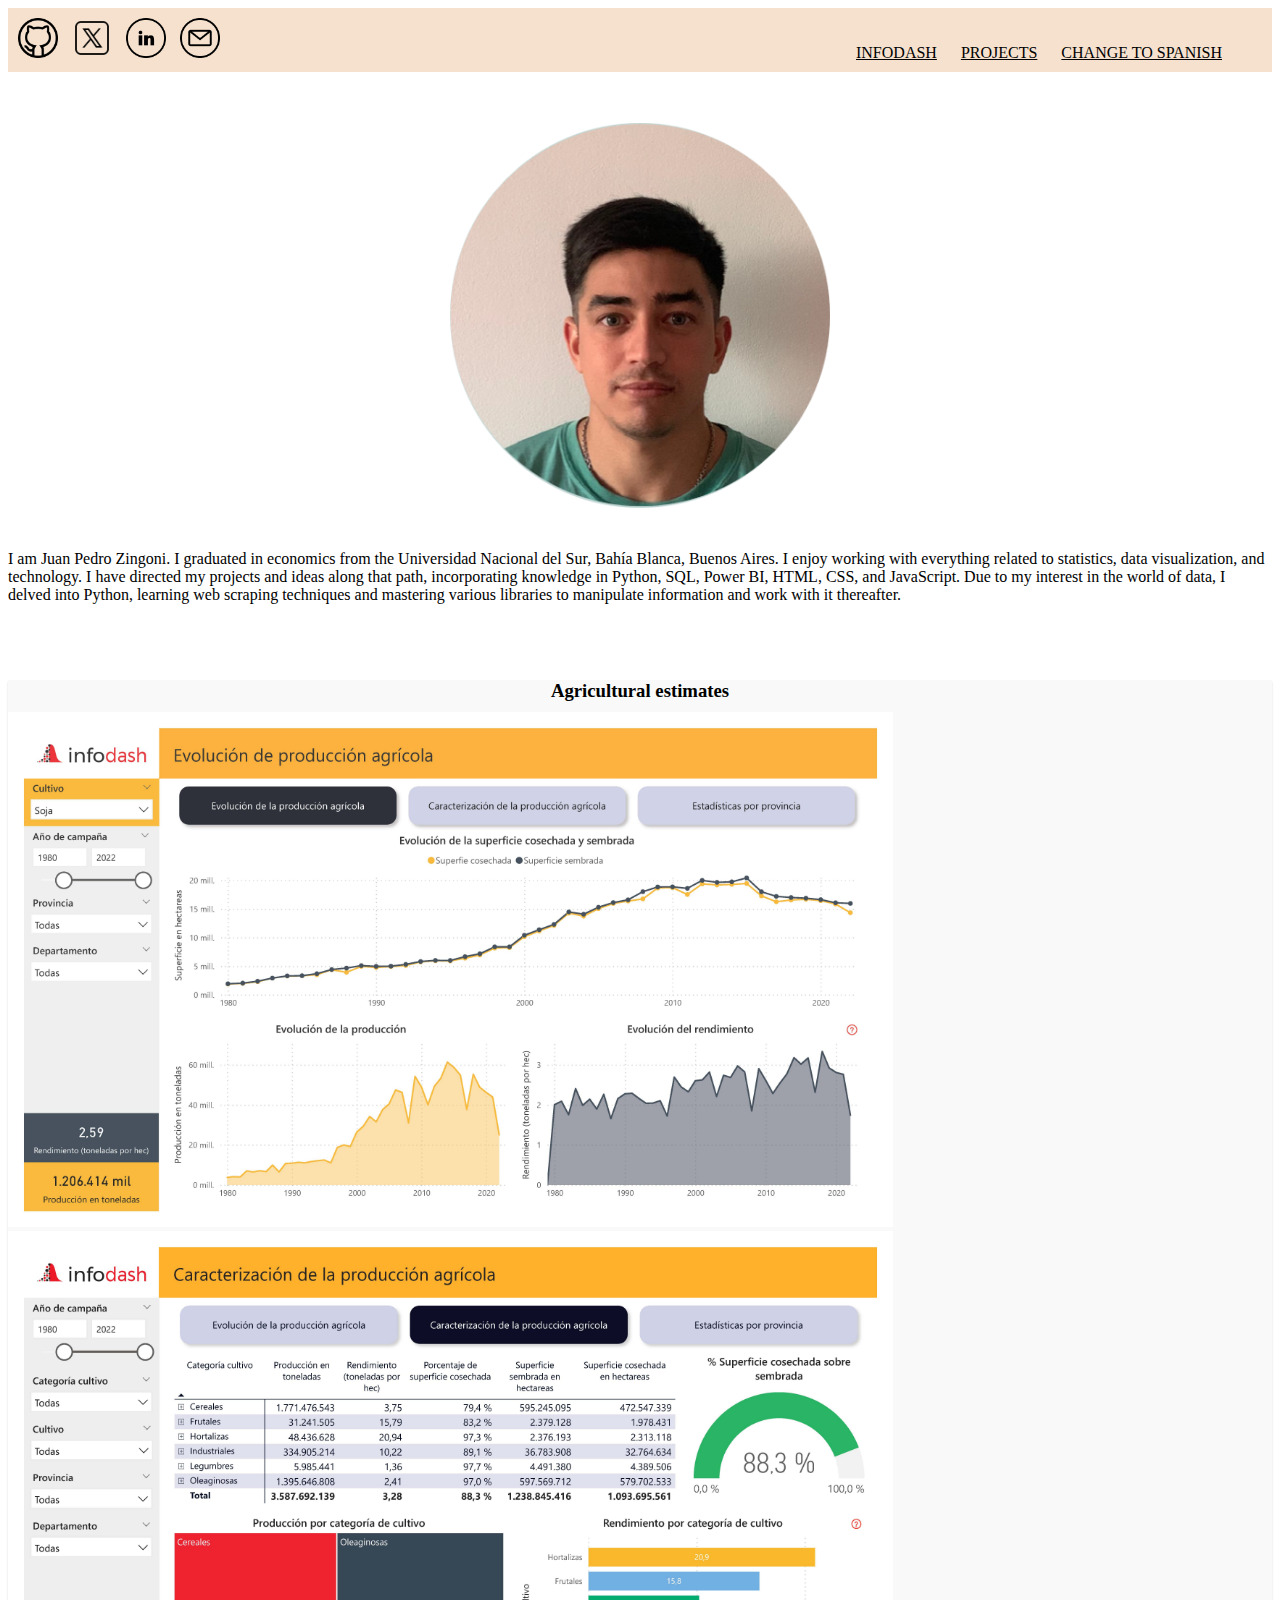
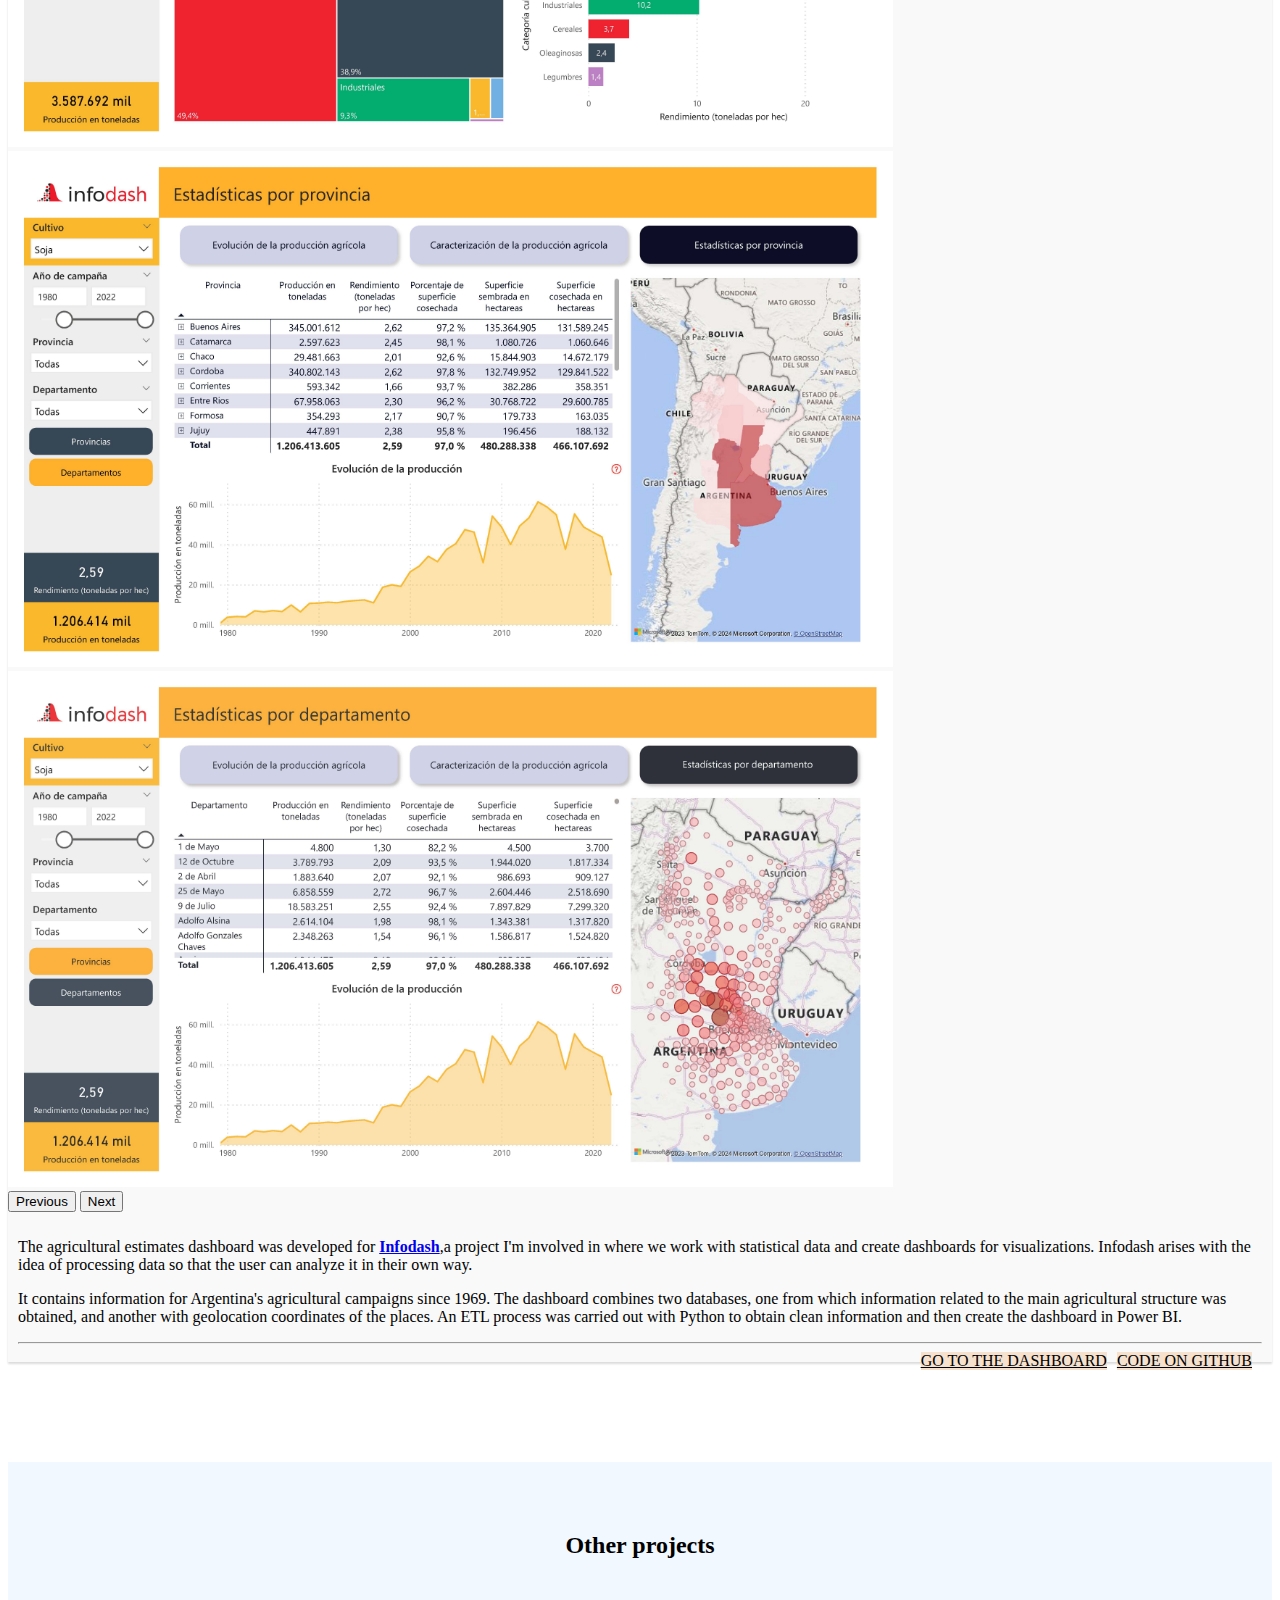
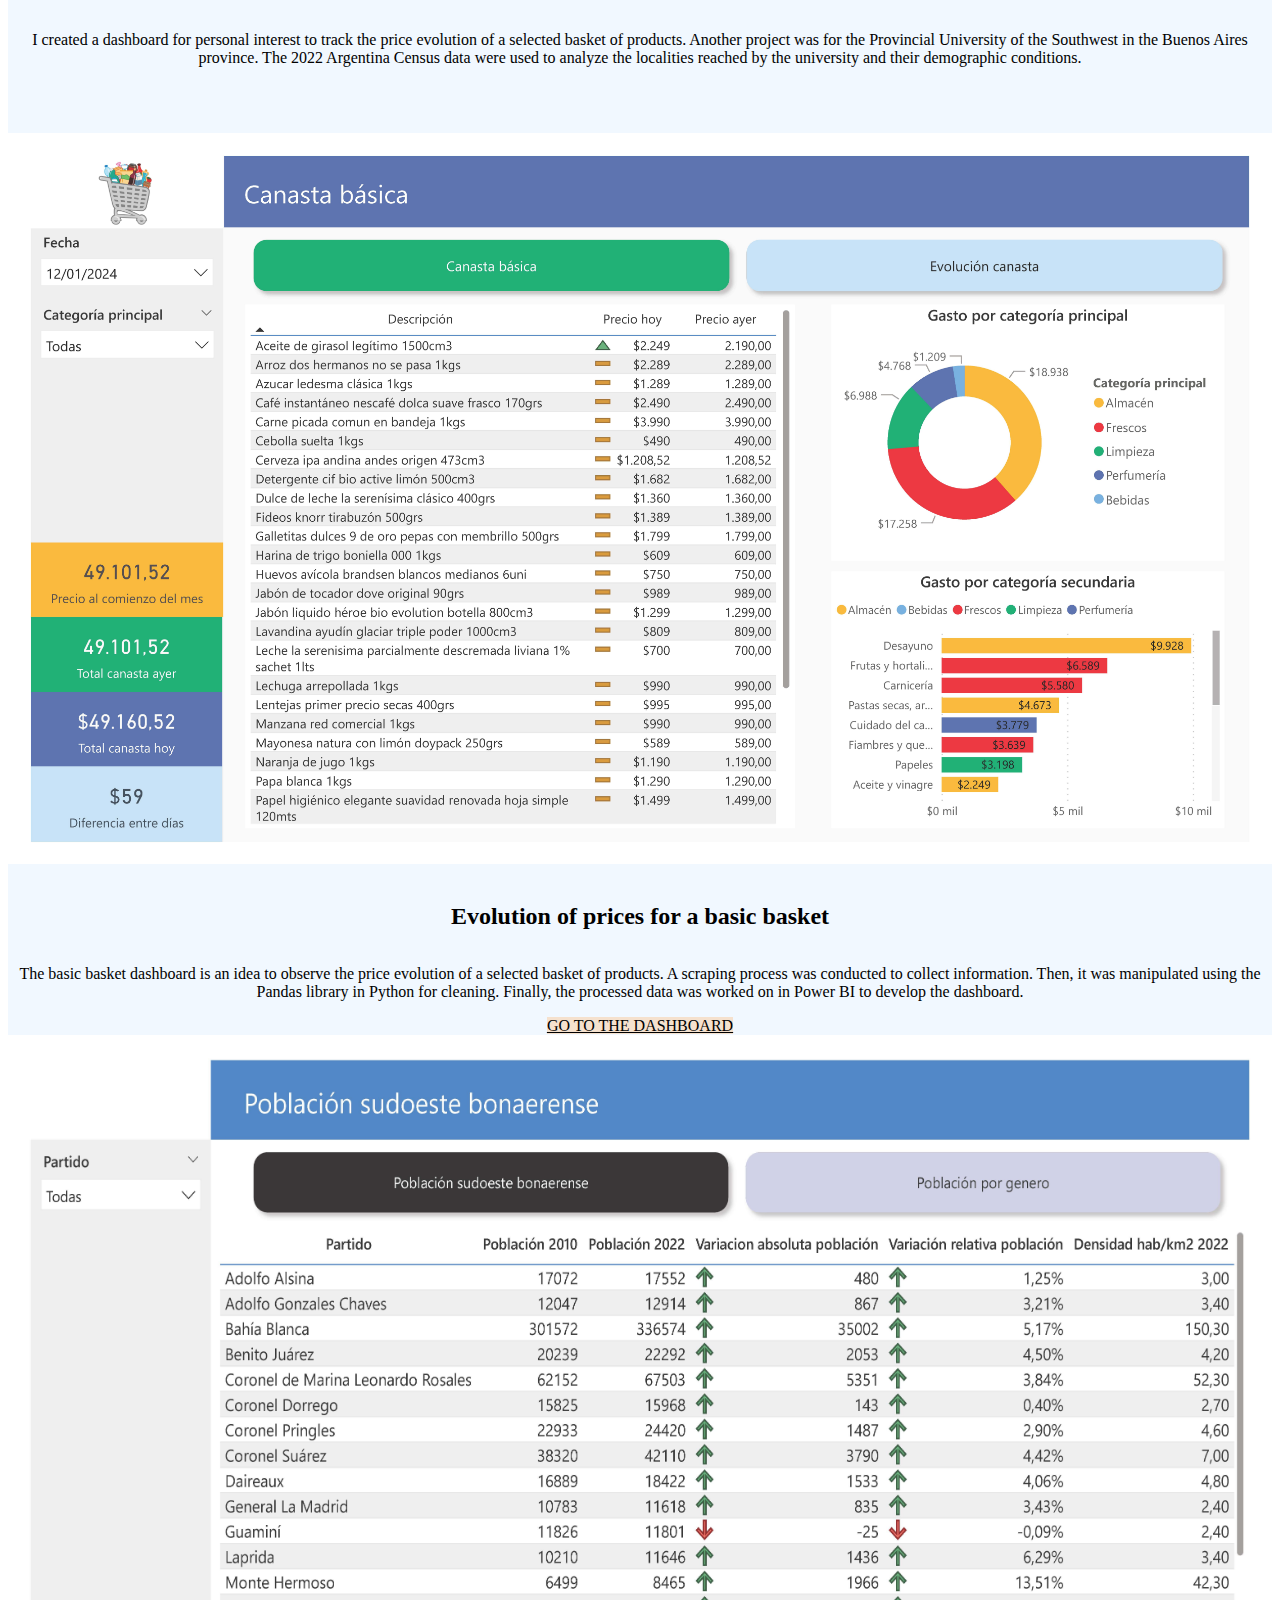
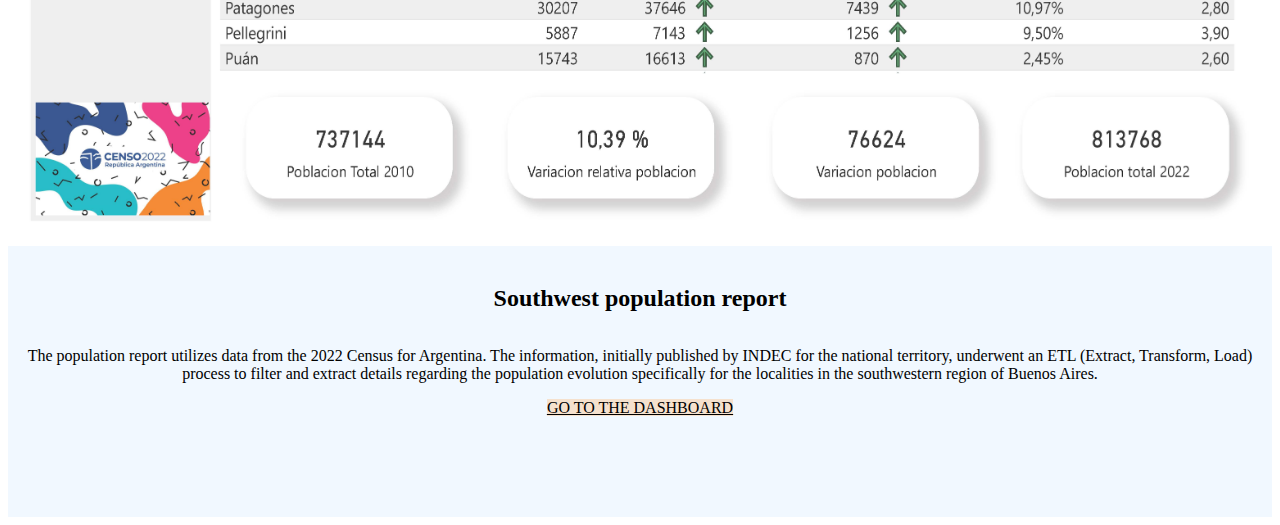
==== index.html @ 74a15a11 "Add files via upload" ====
<!DOCTYPE html>
<html lang="en" id="ingles">
<head>
    <!-- Google tag (gtag.js) -->
    <script async src="https://www.googletagmanager.com/gtag/js?id=G-G495W50SDV"></script>
    <script>
        window.dataLayer = window.dataLayer || [];
        function gtag(){dataLayer.push(arguments);}
        gtag('js', new Date());
        gtag('config', 'G-G495W50SDV');
    </script>
    <meta charset="UTF-8">
    <meta http-equiv="X-UA-Compatible" content="IE=edge">
    <meta name="viewport" content="width=device-width, initial-scale=1.0, shrink-to-fit=no">
    <title>Portfolio personal</title>
    <!-- Se agrega un icono a la pestaña del navegador -->
    <link rel="shortcut icon" href="/images/wizards.png" sizes="32x32">
    <!-- metatags con información personal -->
    
    <meta name="description" content="Pagina personal"></meta>
    <meta name="keywords" content="html, css, portfolio, link tree">
    <meta name="author" content="Juan Pedro Zingoni. juanzingoni@gmail.com">
    <meta name="copyright" content="Página de contacto versión link tree para movil 2023">

    <!-- Metatags facebook -->

    <meta property="og:title" content="Página de contacto 2023">
    <meta property="og:description" content="Página de contacto versión para movil 2023">
    <meta property="og:type" content="Website">
    <meta property="og:image" content="/images/preview.png">
    <meta property="og:url" content="https://jpzingoni.github.io">

    <!-- Metatags Twitter -->
    <meta name= "twitter:card" content="summary_large_image">
    <meta name= "twitter:site" content="@jpzingoni">
    <meta name= "twitter:url" content="https://jpzingoni.github.io">
    <meta name= "twitter:title" content="Página de contacto 2023">
    <meta name= "twitter:description" content="Página de contacto personal para movil 2023">
    <meta name= "twitter:image" content="https://raw.githubusercontent.com/jpzingoni/jpzingoni.github.io/main/images/preview2.png">

    <link href="https://cdn.jsdelivr.net/npm/bootstrap@5.3.0-alpha1/dist/css/bootstrap.min.css" rel="stylesheet" integrity="sha384-GLhlTQ8iRABdZLl6O3oVMWSktQOp6b7In1Zl3/Jr59b6EGGoI1aFkw7cmDA6j6gD" crossorigin="anonymous">
    <link rel="stylesheet" href="https://cdnjs.cloudflare.com/ajax/libs/font-awesome/6.2.1/css/all.min.css" integrity="sha512-MV7K8+y+gLIBoVD59lQIYicR65iaqukzvf/nwasF0nqhPay5w/9lJmVM2hMDcnK1OnMGCdVK+iQrJ7lzPJQd1w==" crossorigin="anonymous" referrerpolicy="no-referrer" />

    <link rel="stylesheet" href="/css/style.css">
</head>
<body>

    <header>
        <nav>
            <a href="https://github.com/jpzingoni" target="_blank"><img src="images/github-icon.png" alt="github icon" class="logo"></a>
            <a href="https://twitter.com/JPZingoni" target="_blank"><img src="images/tw-icon.png" alt="twitter icon" class="logo"></a>
            <a href="https://www.linkedin.com/in/juan-pedro-zingoni/" target="_blank"><img src="images/ln-icon.png" alt="linkein icon" class="logo"></a>
            <a href="mailto:juanzingoni@gmail.com"> <img src="/images/email-icon.png" alt="email icon" class="logo"/> </a>
            <ul>
                <li><a href="https://infodash.org/" target="_blank">Infodash</a></li>
                <li><a href="#tableros">Projects</a></li>
                <li><a id="changelang">Change to spanish</a></li>
            </ul>
        </nav>
    </header>
    <section class="descripcion espacios">
        <div class="container">
            <div>
                <div class="col-md-12 col-sm-6 centrado" id="profile-pic-container">
                    <img src="images/profilepic.png" class= "img-fluid" id="profile-pic"alt="profile-image">
                </div>
            </div>
            <div class="row">
                <div class="col-md-2"></div>
                    <div class="col-md-8">
                        <p>I am Juan Pedro Zingoni. I graduated in economics from the Universidad Nacional del Sur, Bahía Blanca, Buenos Aires. I enjoy working with everything related to statistics, data visualization, and technology. I have directed my projects and ideas along that path, incorporating knowledge in Python, SQL, Power BI, HTML, CSS, and JavaScript. Due to my interest in the world of data, I delved into Python, learning web scraping techniques and mastering various libraries to manipulate information and work with it thereafter.
                    </div>
            </div>
            <div class="row espacios">
                <div class="col">
                    <div class="card">
                        <h3 id="titulo-tablero">Agricultural estimates</h3>
                        <div id="carouselExample" class="carousel slide">
                            <div class="carousel-inner">
                                <div class="carousel-item active text-center">
                                    <img src="/images/estimacionesAgricolas_01.jpg" class="pico img-fluid mx-auto" alt="dashboard preview agriculture 01">
                                </div>
                                <div class="carousel-item text-center">
                                    <img src="/images/estimacionesAgricolas_02.jpg" class=" img-fluid mx-auto pico" alt="dashboard preview agriculture 02">
                                </div>
                                <div class="carousel-item text-center">
                                    <img src="/images/estimacionesAgricolas_03.jpg" class=" img-fluid mx-auto pico" alt="dashboard preview agriculture 03">
                                </div>
                                <div class="carousel-item text-center">
                                    <img src="/images/estimacionesAgricolas_04.jpg" class=" img-fluid mx-auto pico" alt="dashboard preview agriculture 03">
                                </div>
                            </div>
                            <button class="carousel-control-prev control-carrusel" type="button" data-bs-target="#carouselExample" data-bs-slide="prev">
                                <span class="carousel-control-prev-icon" aria-hidden="true"></span>
                                <span class="visually-hidden">Previous</span>
                            </button>
                            <button class="carousel-control-next control-carrusel" type="button" data-bs-target="#carouselExample" data-bs-slide="next">
                                <span class="carousel-control-next-icon" aria-hidden="true"></span>
                                <span class="visually-hidden">Next</span>
                            </button>
                        </div>
                        <div class="content">
                            <p>The agricultural estimates dashboard was developed for <a href="https://infodash.org/" target="_blank"><b>Infodash</b></a>,a project I'm involved in where we work with statistical data and create dashboards for visualizations. Infodash arises with the idea of processing data so that the user can analyze it in their own way.
                            </p>
                            <p>It contains information for Argentina's agricultural campaigns since 1969. The dashboard combines two databases, one from which information related to the main agricultural structure was obtained, and another with geolocation coordinates of the places. An ETL process was carried out with Python to obtain clean information and then create the dashboard in Power BI.</p>
                            <hr>
                            <a href="https://github.com/jpzingoni/ETL-para-datos-de-agricultura" class="btn btn-primary" target="_blank">CODE ON GITHUB</a>
                            <a href="https://app.powerbi.com/view?r=eyJrIjoiYjM2OWFhYTktZmNjYS00YzhhLTg3ZDEtOGU4ZTc5Njc4MGZmIiwidCI6IjMyZjlmODNkLTA2ODMtNDVkMC1hZDE3LTdjMGI5MTNhZmNiOCJ9" target="_blank" class="btn btn-primary">GO TO THE DASHBOARD</a>
                        </div>
                    </div>
                </div>
            </div>
        </div>
    </section>

    <section id="trabajos-realizados" >
        <div class="container espacios" id="tableros">
            <div class="row">
                <div class="col-md-2"></div>
                <div class="col-md-8 centrado">
                    <h2>Other projects</h2>
                    <br>
                    <br>
                    <p>I created a dashboard for personal interest to track the price evolution of a selected basket of products. Another project was for the Provincial University of the Southwest in the Buenos Aires province. The 2022 Argentina Census data were used to analyze the localities reached by the university and their demographic conditions.</p>
                </div>
            </div>
            <div class="row espacios frases centrado align-items-center align-items-md-start">
                <div class="col-md-6 mb-4">
                    <img src="/images/canasta_basica.jpg" class="upso">
                    <h2>Evolution of prices for a basic basket</h2>
                    <p>The basic basket dashboard is an idea to observe the price evolution of a selected basket of products. A scraping process was conducted to collect information. Then, it was manipulated using the Pandas library in Python for cleaning. Finally, the processed data was worked on in Power BI to develop the dashboard.</p>
                    <a href="https://app.powerbi.com/view?r=eyJrIjoiZjkyMjk2ZGYtYWIwOS00ZmZmLTkyNmQtZGRhNWE1NGI5NDMwIiwidCI6IjMyZjlmODNkLTA2ODMtNDVkMC1hZDE3LTdjMGI5MTNhZmNiOCJ9" target="_blank" class="btn btn-primary">GO TO THE DASHBOARD</a>
                </div>
                <div class="col-md-6 mb-4">
                    <img src="/images/informe_censo.jpg" class="upso">
                    <h2>Southwest population report</h2>
                    <p>The population report utilizes data from the 2022 Census for Argentina. The information, initially published by INDEC for the national territory, underwent an ETL (Extract, Transform, Load) process to filter and extract details regarding the population evolution specifically for the localities in the southwestern region of Buenos Aires.</p>
                    <a href="https://app.powerbi.com/view?r=eyJrIjoiYmRkZGFjNDYtNmE4Ny00MzU0LWFjZDYtMjJhYzJkZGMxMjA0IiwidCI6IjMyZjlmODNkLTA2ODMtNDVkMC1hZDE3LTdjMGI5MTNhZmNiOCJ9" target="_blank" class="btn btn-primary">GO TO THE DASHBOARD</a>  
                </div>
            </div>
        </div>
    </section>
    

    <!-- <section>
        <div class="container" id="espacio-final">
        </div>
    </section> -->

    <script src="https://cdn.jsdelivr.net/npm/bootstrap@5.3.0-alpha1/dist/js/bootstrap.bundle.min.js" integrity="sha384-w76AqPfDkMBDXo30jS1Sgez6pr3x5MlQ1ZAGC+nuZB+EYdgRZgiwxhTBTkF7CXvN" crossorigin="anonymous"></script>
    <script src="src/sript.js"></script>
</body>
</html>
---- css/style.css ----
header{
    height: 64px;
    background-color: #f5e1ce;
    /* overflow: hidden; */
}

#logo-container{
    display: flex;
    width: 50%;
}
.logo{
    padding: 0px;
    width: 40px;
    margin-top: 10px;
    margin-left: 10px;
}

nav ul{
    float: right;
    margin-right: 20px;
    padding: 20px;
}

nav ul li{
    display: inline-block;
}

nav ul li a{
    padding: 10px;
    color: black;
    text-transform: uppercase !important;
    text-decoration: underline !important;
    cursor: pointer;
    
}

/* .splash{
    background: url(../images/moon-background.jpg) center center fixed;
    width: 100%;
    height: 100vh;
    background-size: cover;
    background-repeat: no-repeat;
}

.splash h1{
    background-color: black;
    color: aliceblue;
    display: inline-block;
    padding: 10px;
    font-size: 30px;
} */

.texto{
    margin-top: 40vh;
}

.centrado{
    text-align: center;
}

.espacios{
    padding-top: 50px;
    padding-bottom: 50px;
}

.splash .btn{
    background-color: #8BC34A;
    color: aliceblue;
}

#profile-pic-container{
    margin-bottom: 3%;
}

#profile-pic{
    width: 30%;
}

.card{
    background-color: #F9F9F9;
}

.content{
    padding: 10px;
}

#titulo-tablero{
    text-align: center;
    margin-top: 10px;
    margin-bottom: 10px;
}
.pic{
    display: flex;
    justify-content: center;
}

.pico{
    width: 70%;
    height: 45%;
}

.card{
    box-shadow: 0 2px 2px 0 rgba(0, 0, 0, 0.14)!important;
}

.card .btn{
    float: right;
    margin-right: 10px;
}

#trabajos-realizados{
    background-color: #f1f8ff;
}

#letritas i{
    color:#7C4DFF;
}

.btn-primary{
    color: black;
    background-color: #f5e1ce;
    border-color: #f5e1ce;
}

/* .pintadito{
    background-color: #999;
    padding: 2px;
    font-size: 30px;
    color: white;
} */

.frases i{
    font-size: 100px;
}

.frases h2{
    padding: 15px;
}

.d-block{
    height: 250px;
}

#espacio-final{
    padding-top: 20px;
    padding-bottom: 20px;
}

.carousel-control-prev-icon, .carousel-control-next-icon {
    filter: invert(100%);
}

.upso{
    width: 100%;
    height: 60%;
}
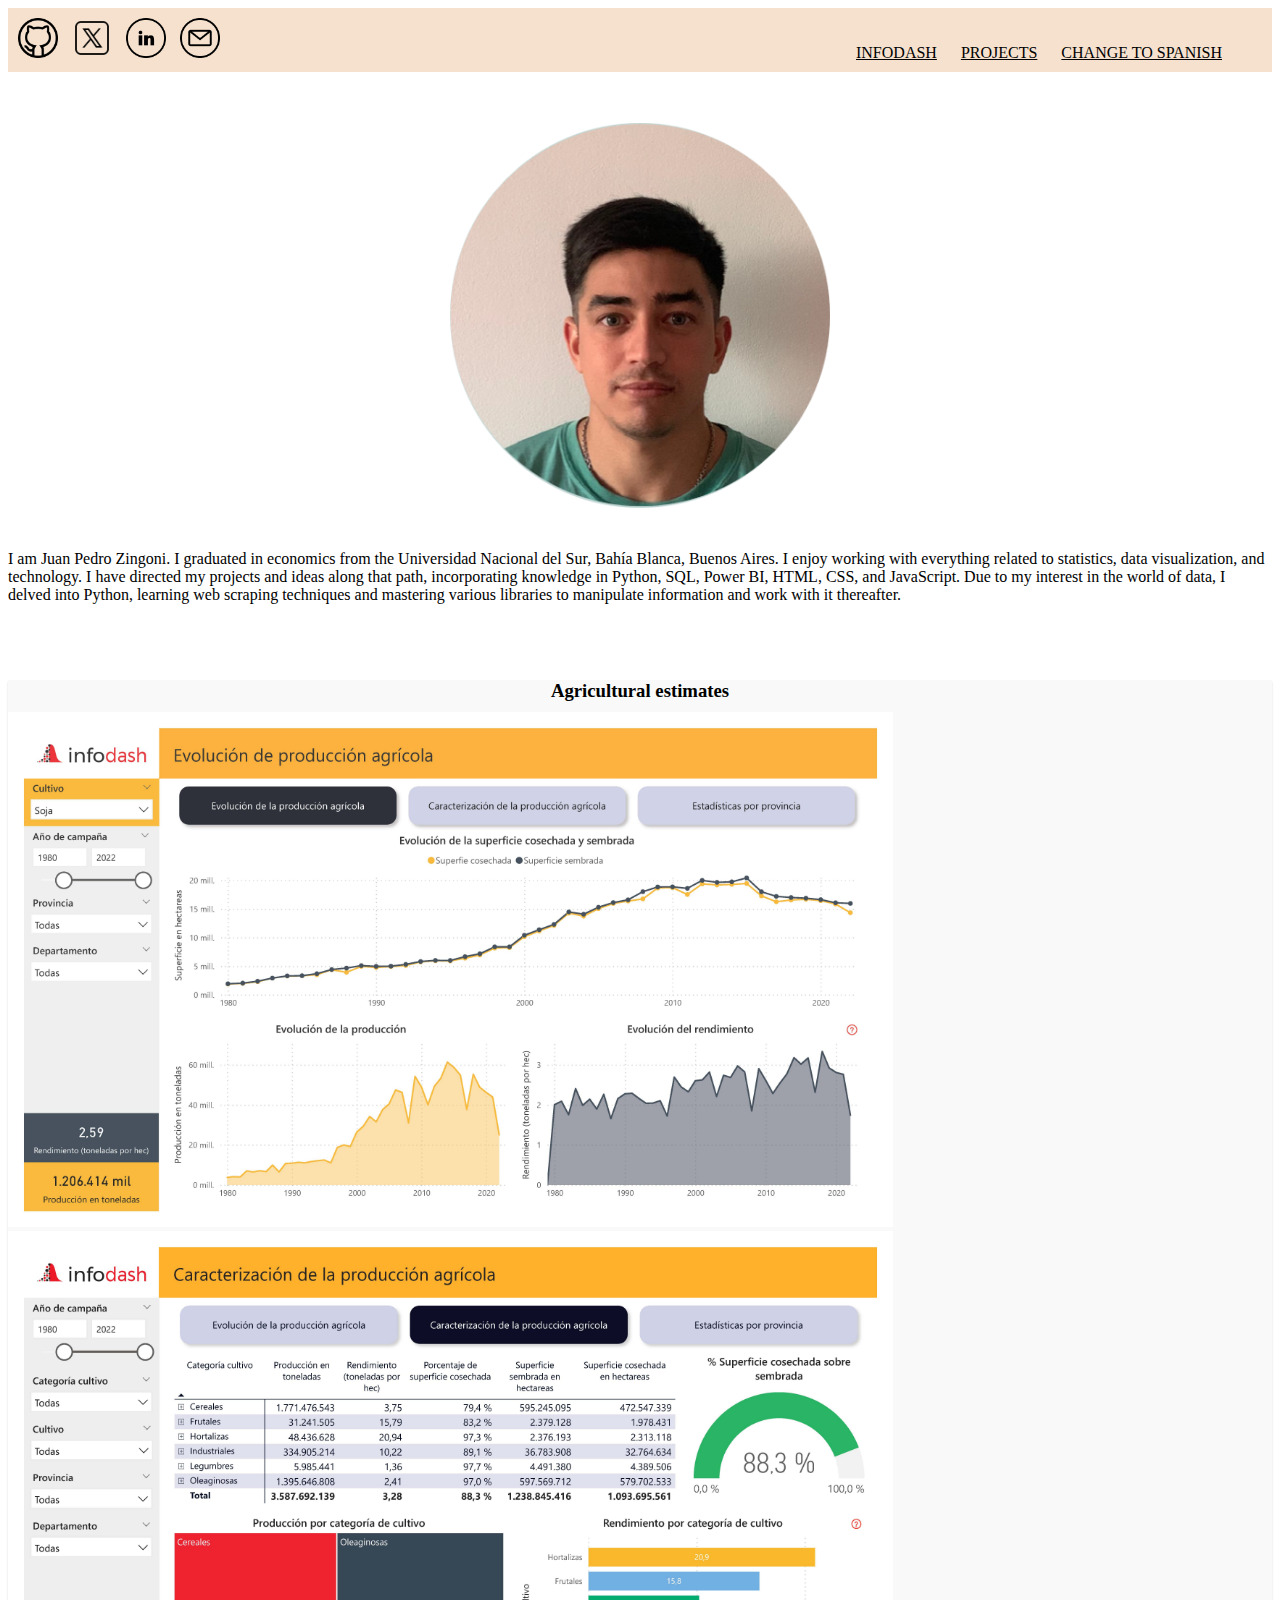
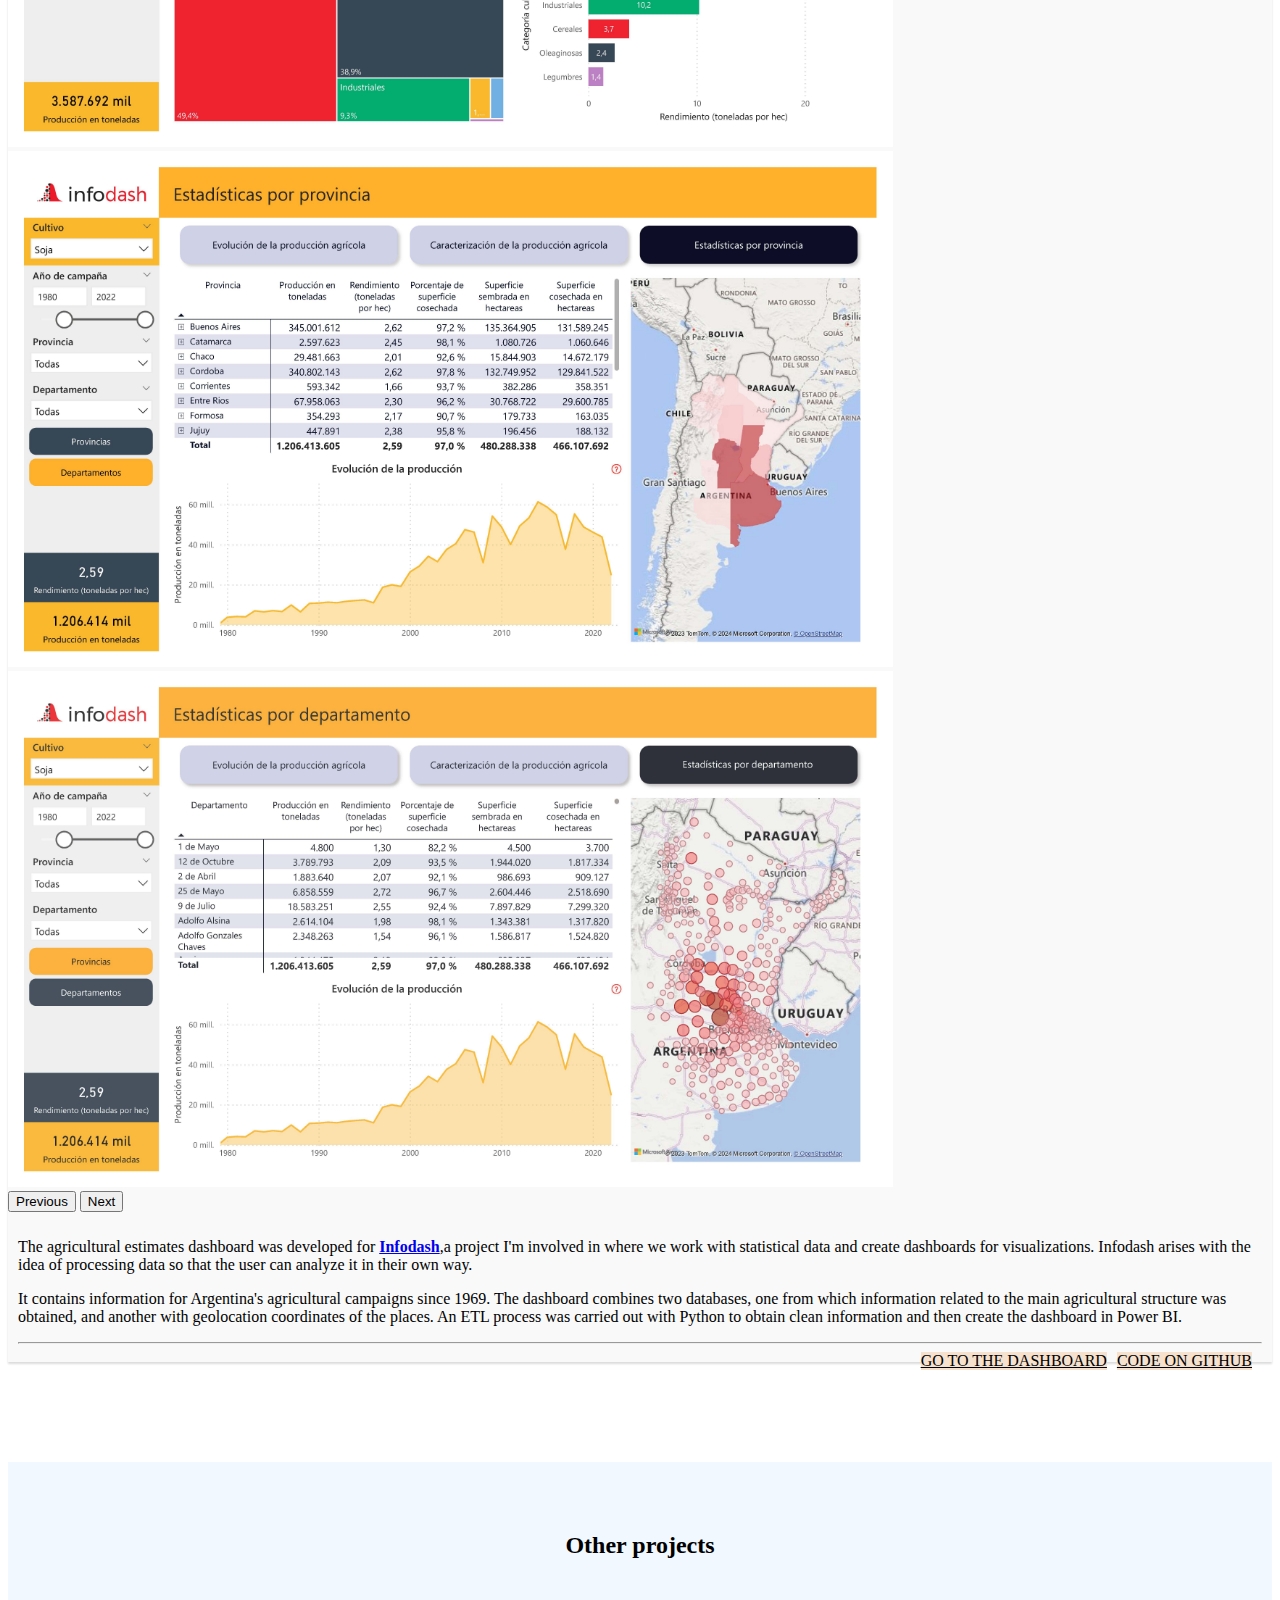
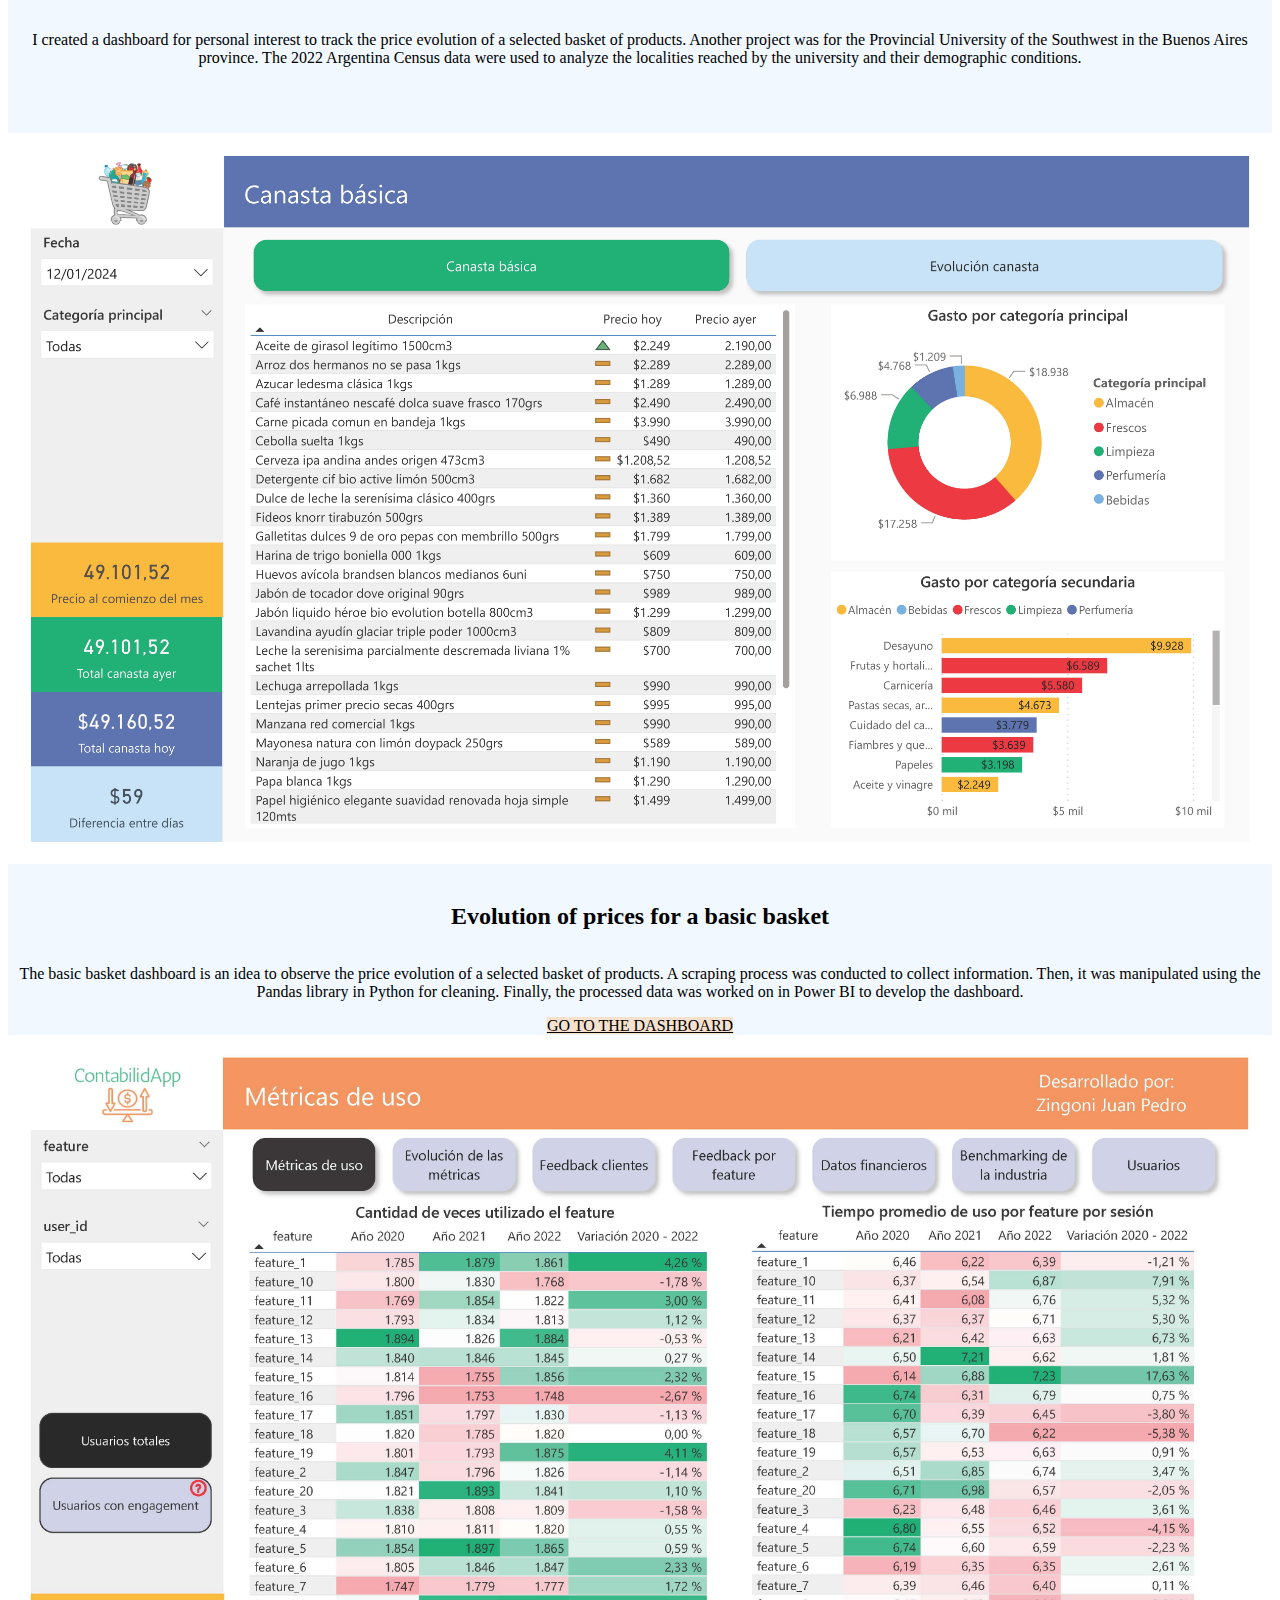
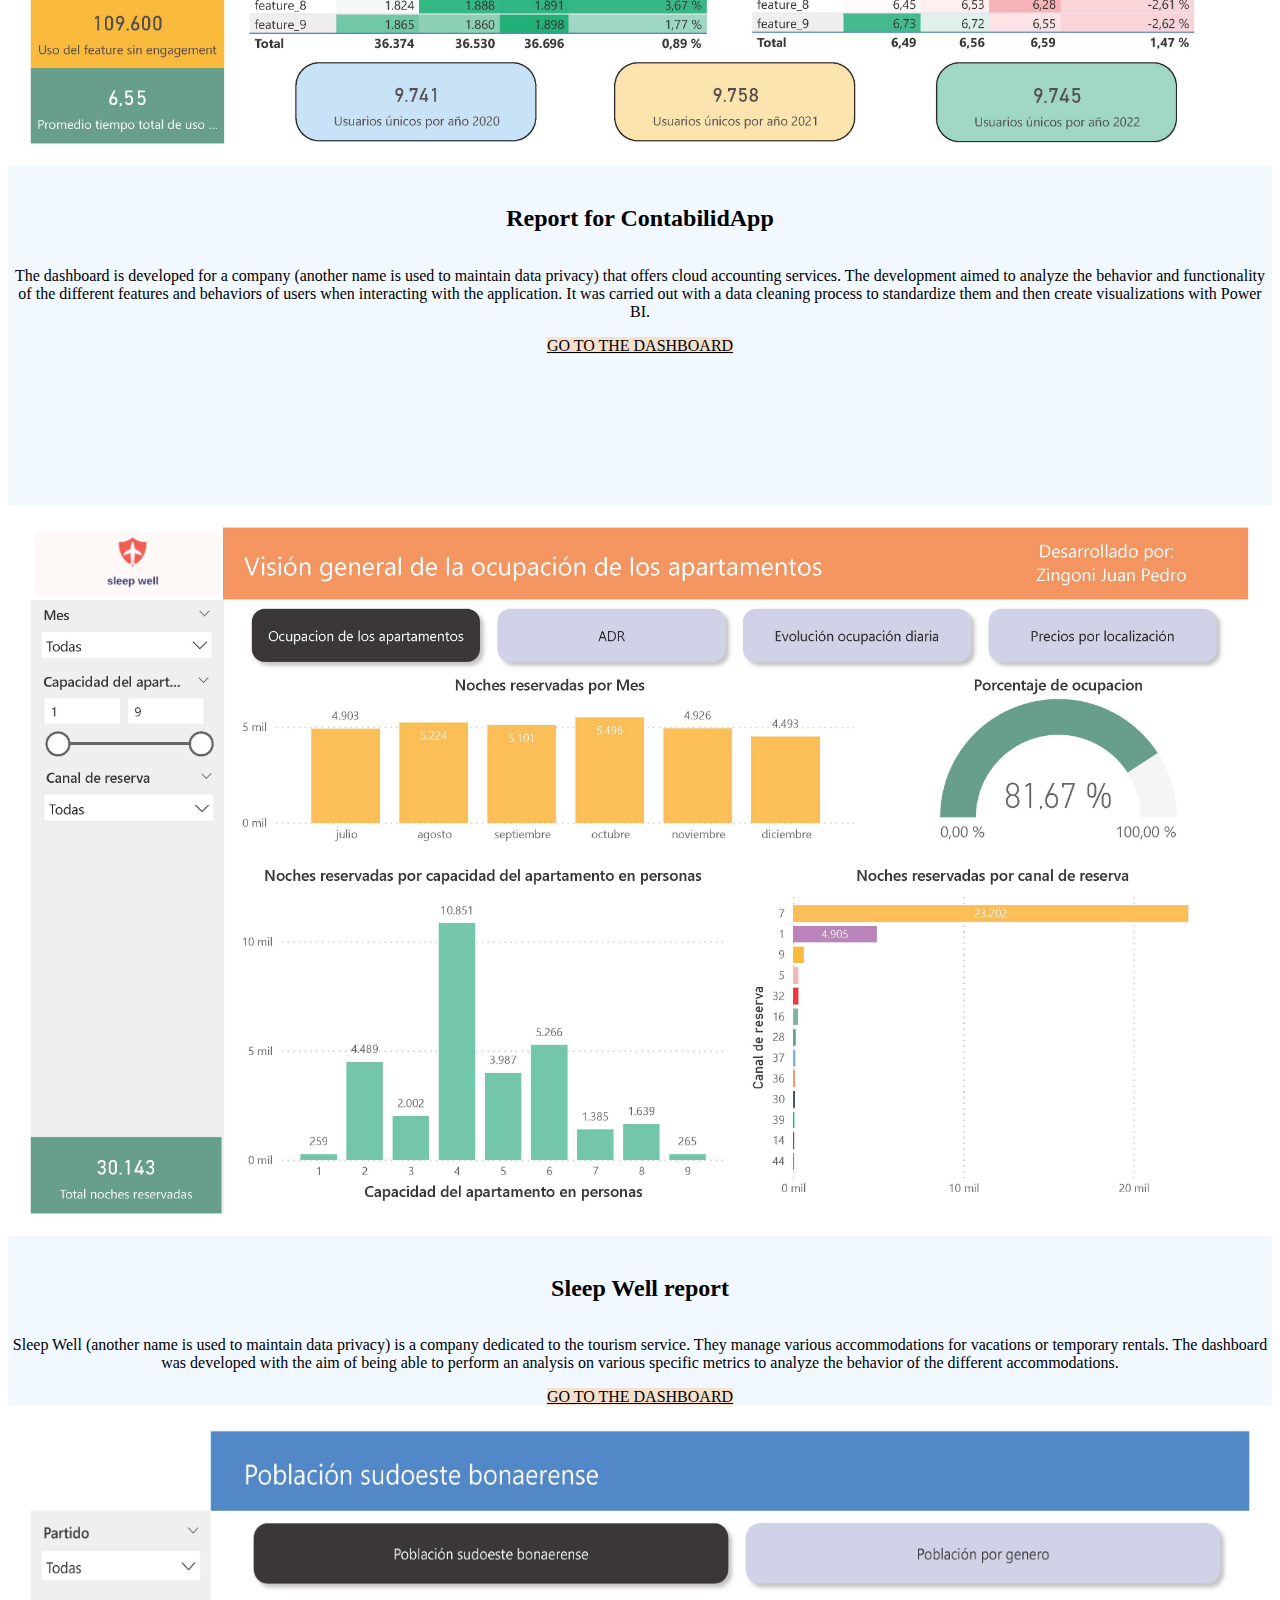
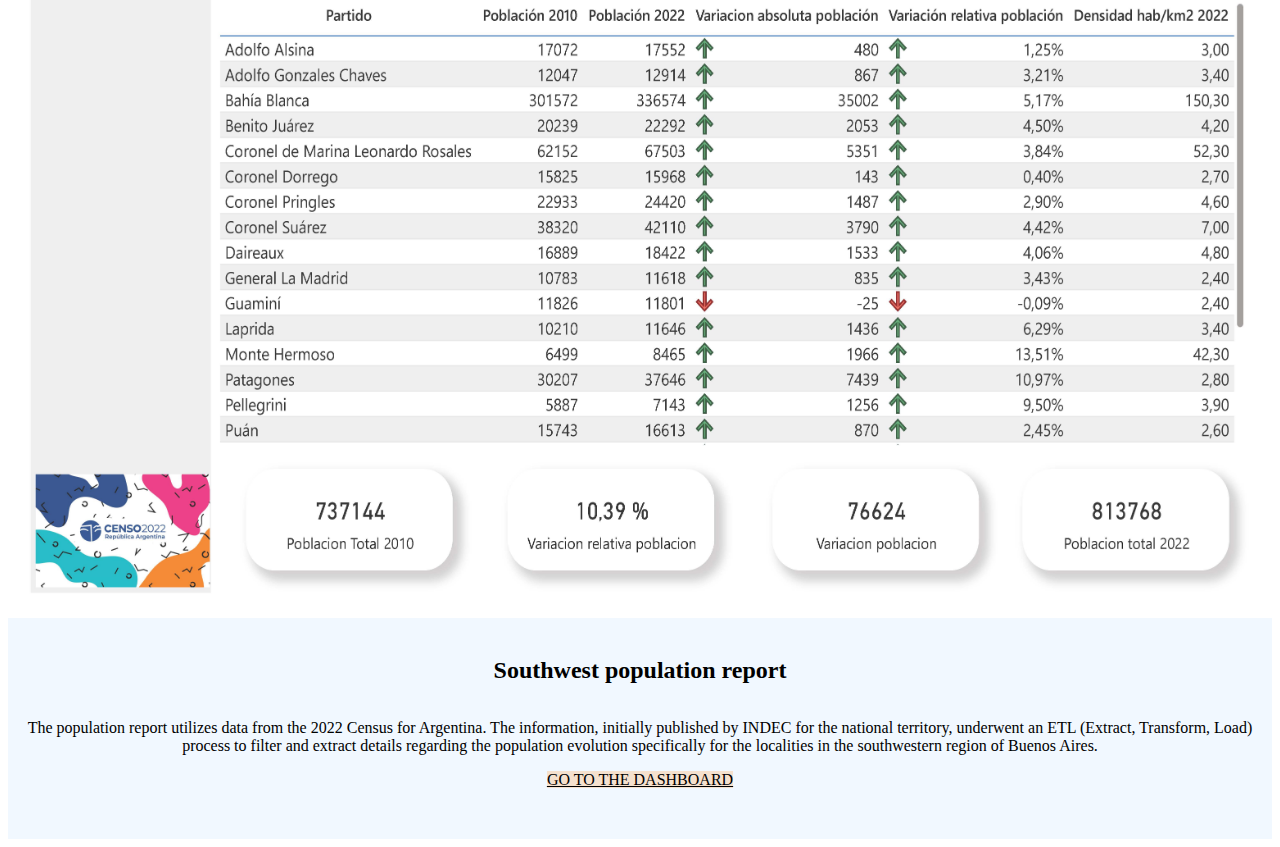
==== commit e5b5a5bd: "Se midifican tableros" ====
--- a/index.html
+++ b/index.html
@@ -132,6 +132,22 @@
                     <a href="https://app.powerbi.com/view?r=eyJrIjoiZjkyMjk2ZGYtYWIwOS00ZmZmLTkyNmQtZGRhNWE1NGI5NDMwIiwidCI6IjMyZjlmODNkLTA2ODMtNDVkMC1hZDE3LTdjMGI5MTNhZmNiOCJ9" target="_blank" class="btn btn-primary">GO TO THE DASHBOARD</a>
                 </div>
                 <div class="col-md-6 mb-4">
+                    <img src="/images/contabilidad_app.jpg" class="upso">
+                    <h2>Report for ContabilidApp</h2>
+                    <p>The dashboard is developed for a company (another name is used to maintain data privacy) that offers cloud accounting services. The development aimed to analyze the behavior and functionality of the different features and behaviors of users when interacting with the application. It was carried out with a data cleaning process to standardize them and then create visualizations with Power BI.</p>
+                    <a href="https://app.powerbi.com/view?r=eyJrIjoiYTVjNGJkY2YtODNkOC00YTYzLTlkNzQtYzkzMWViYTMzZDdiIiwidCI6IjMyZjlmODNkLTA2ODMtNDVkMC1hZDE3LTdjMGI5MTNhZmNiOCJ9" target="_blank" class="btn btn-primary">GO TO THE DASHBOARD</a>  
+                </div>
+            </div>
+        </div>
+        <div class="container" id="tableros">
+            <div class="row espacios frases centrado align-items-center align-items-md-start">
+                <div class="col-md-6 mb-4">
+                    <img src="/images/informe_sleep_well.jpg" class="upso">
+                    <h2>Sleep Well report</h2>
+                    <p>Sleep Well (another name is used to maintain data privacy) is a company dedicated to the tourism service. They manage various accommodations for vacations or temporary rentals. The dashboard was developed with the aim of being able to perform an analysis on various specific metrics to analyze the behavior of the different accommodations.</p>
+                    <a href="https://app.powerbi.com/view?r=eyJrIjoiZGMwNzQ4MTctYzhlOC00ZGQ4LWFmNDAtM2RiMjNlYTY0ZGZmIiwidCI6IjMyZjlmODNkLTA2ODMtNDVkMC1hZDE3LTdjMGI5MTNhZmNiOCJ9" target="_blank" class="btn btn-primary">GO TO THE DASHBOARD</a>
+                </div>
+                <div class="col-md-6 mb-4">
                     <img src="/images/informe_censo.jpg" class="upso">
                     <h2>Southwest population report</h2>
                     <p>The population report utilizes data from the 2022 Census for Argentina. The information, initially published by INDEC for the national territory, underwent an ETL (Extract, Transform, Load) process to filter and extract details regarding the population evolution specifically for the localities in the southwestern region of Buenos Aires.</p>
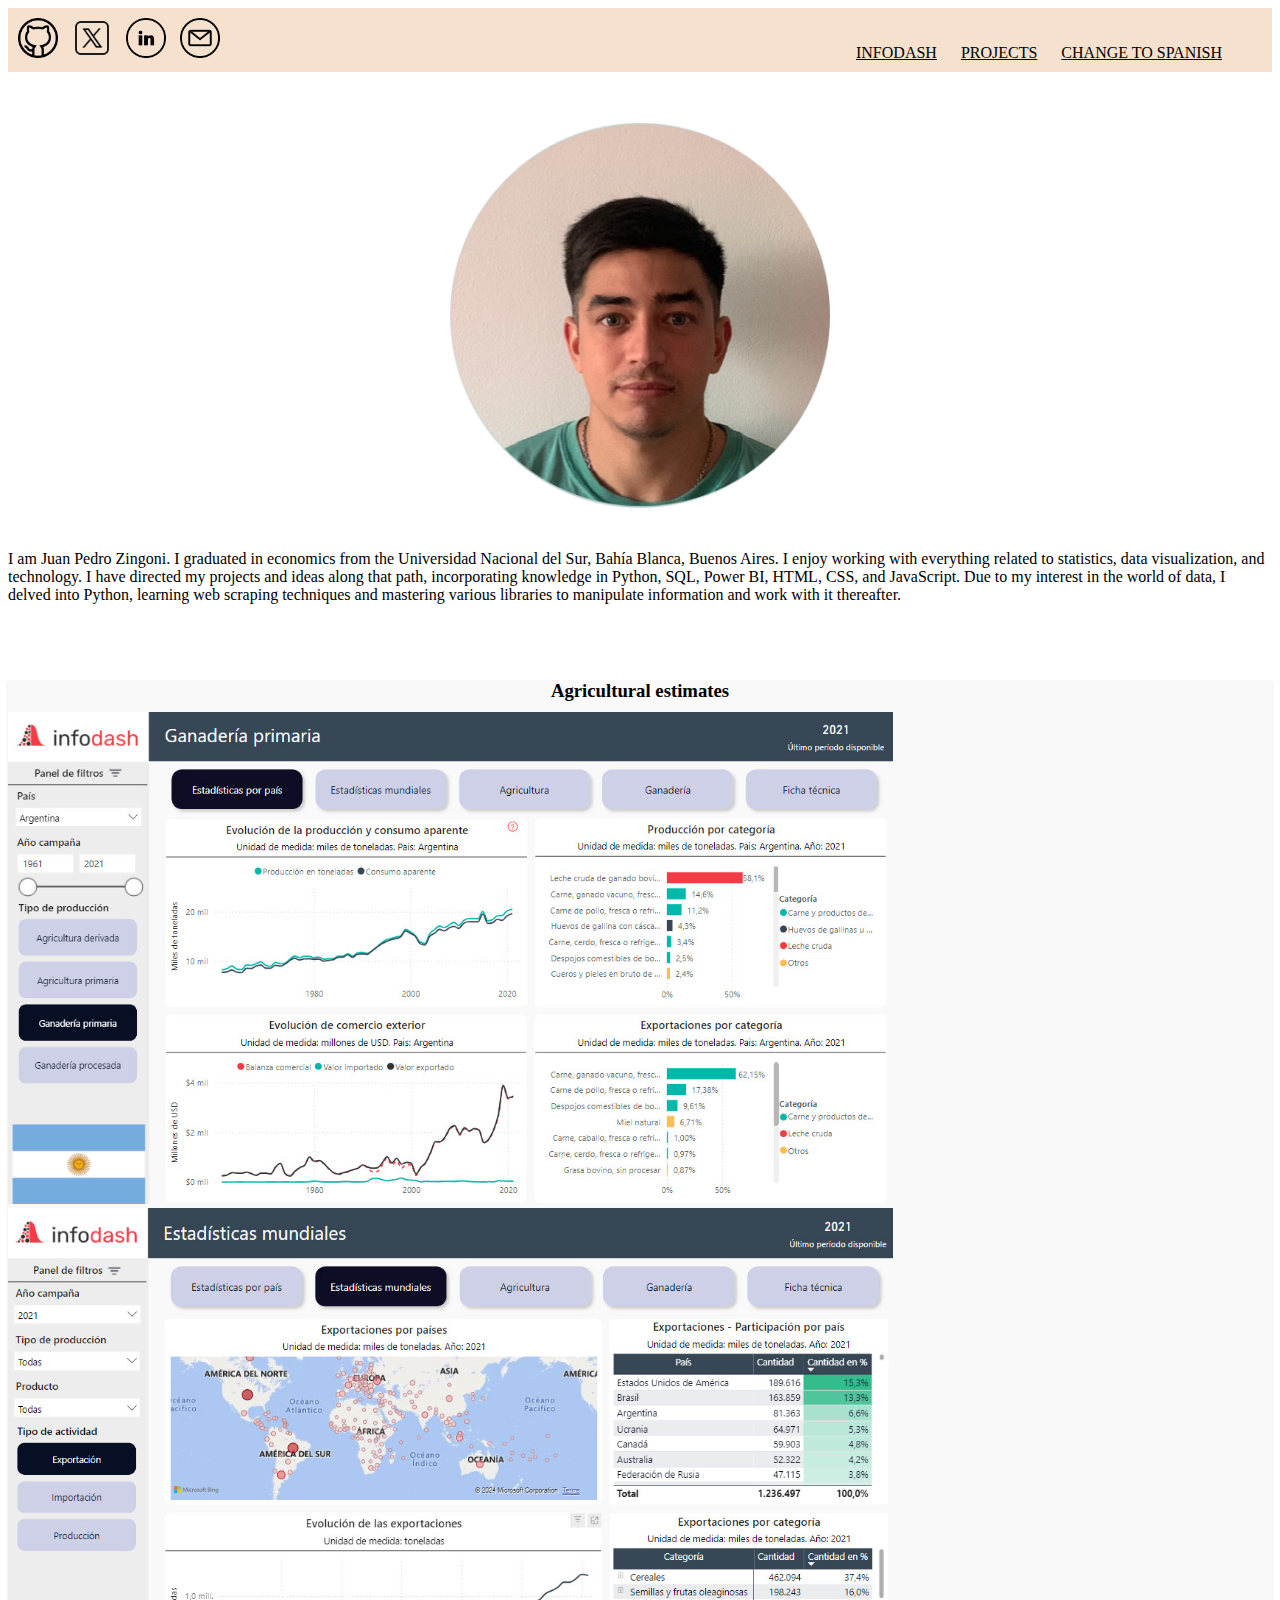
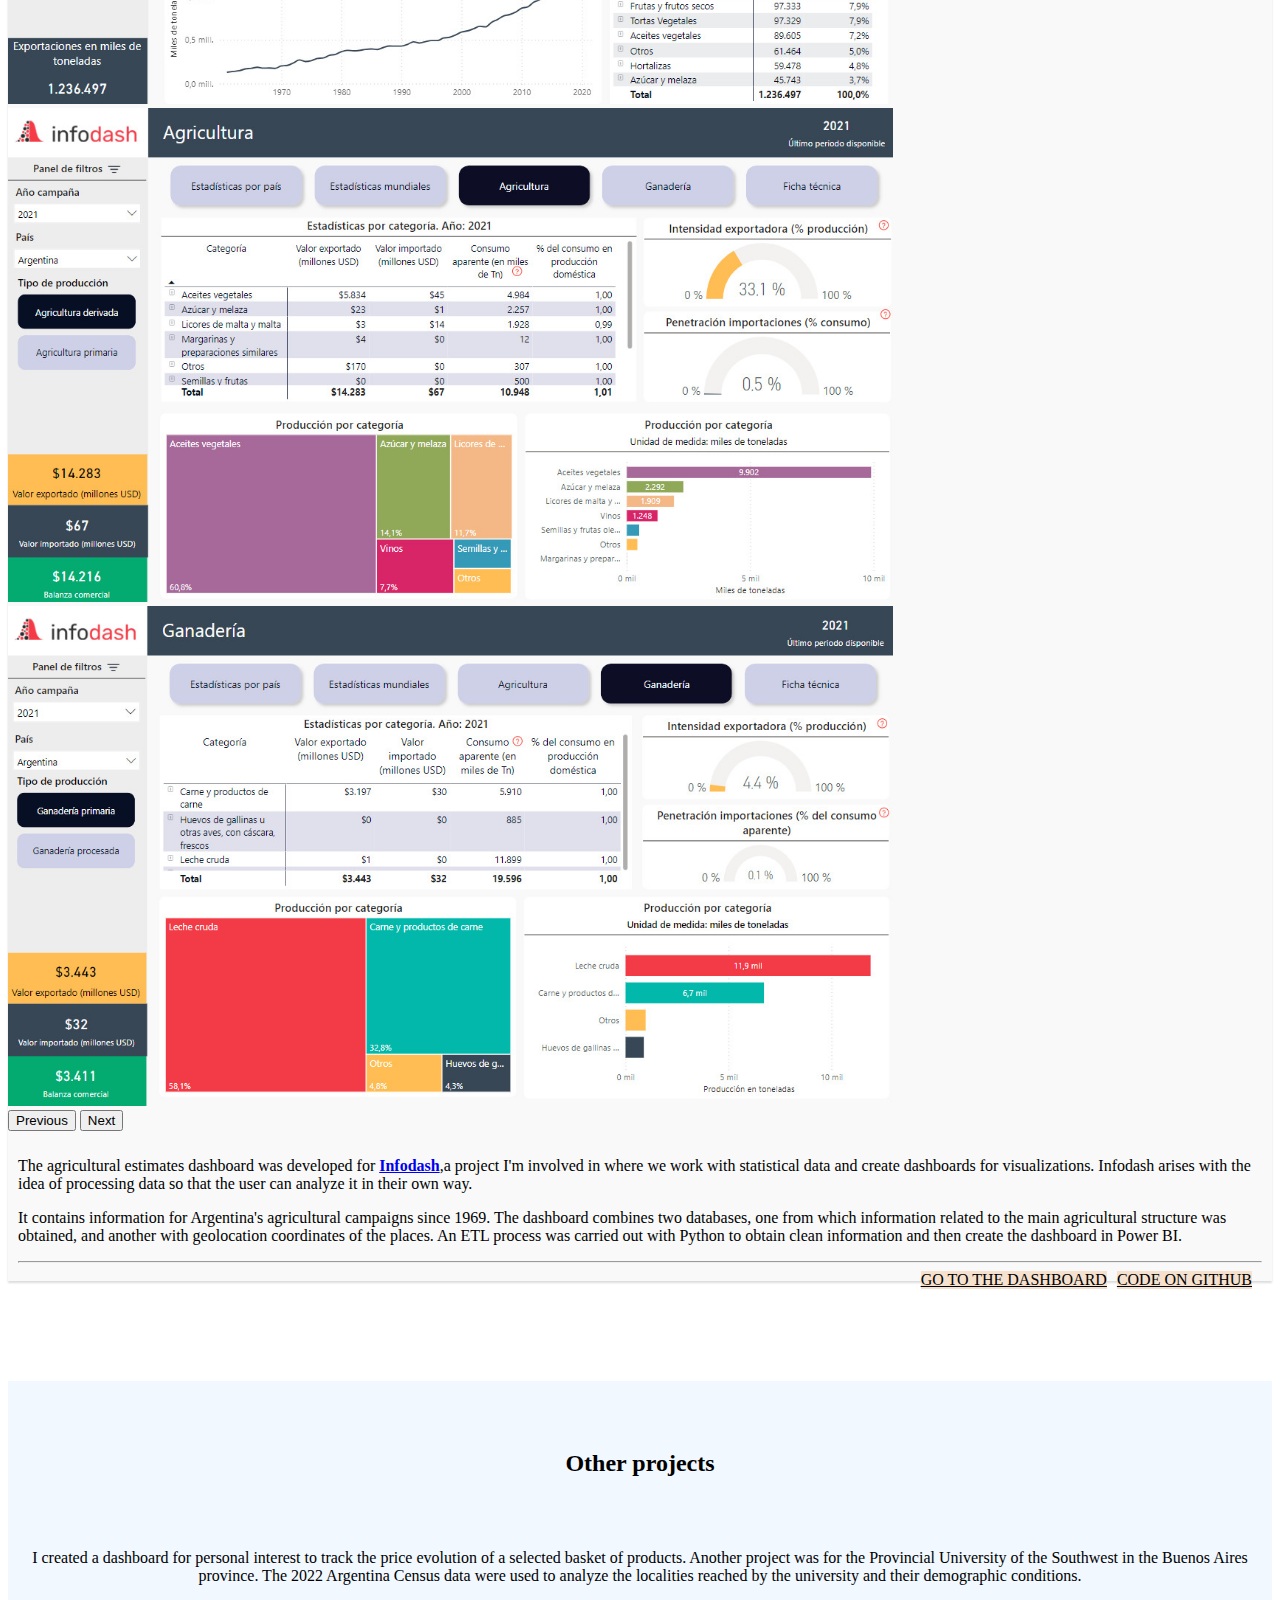
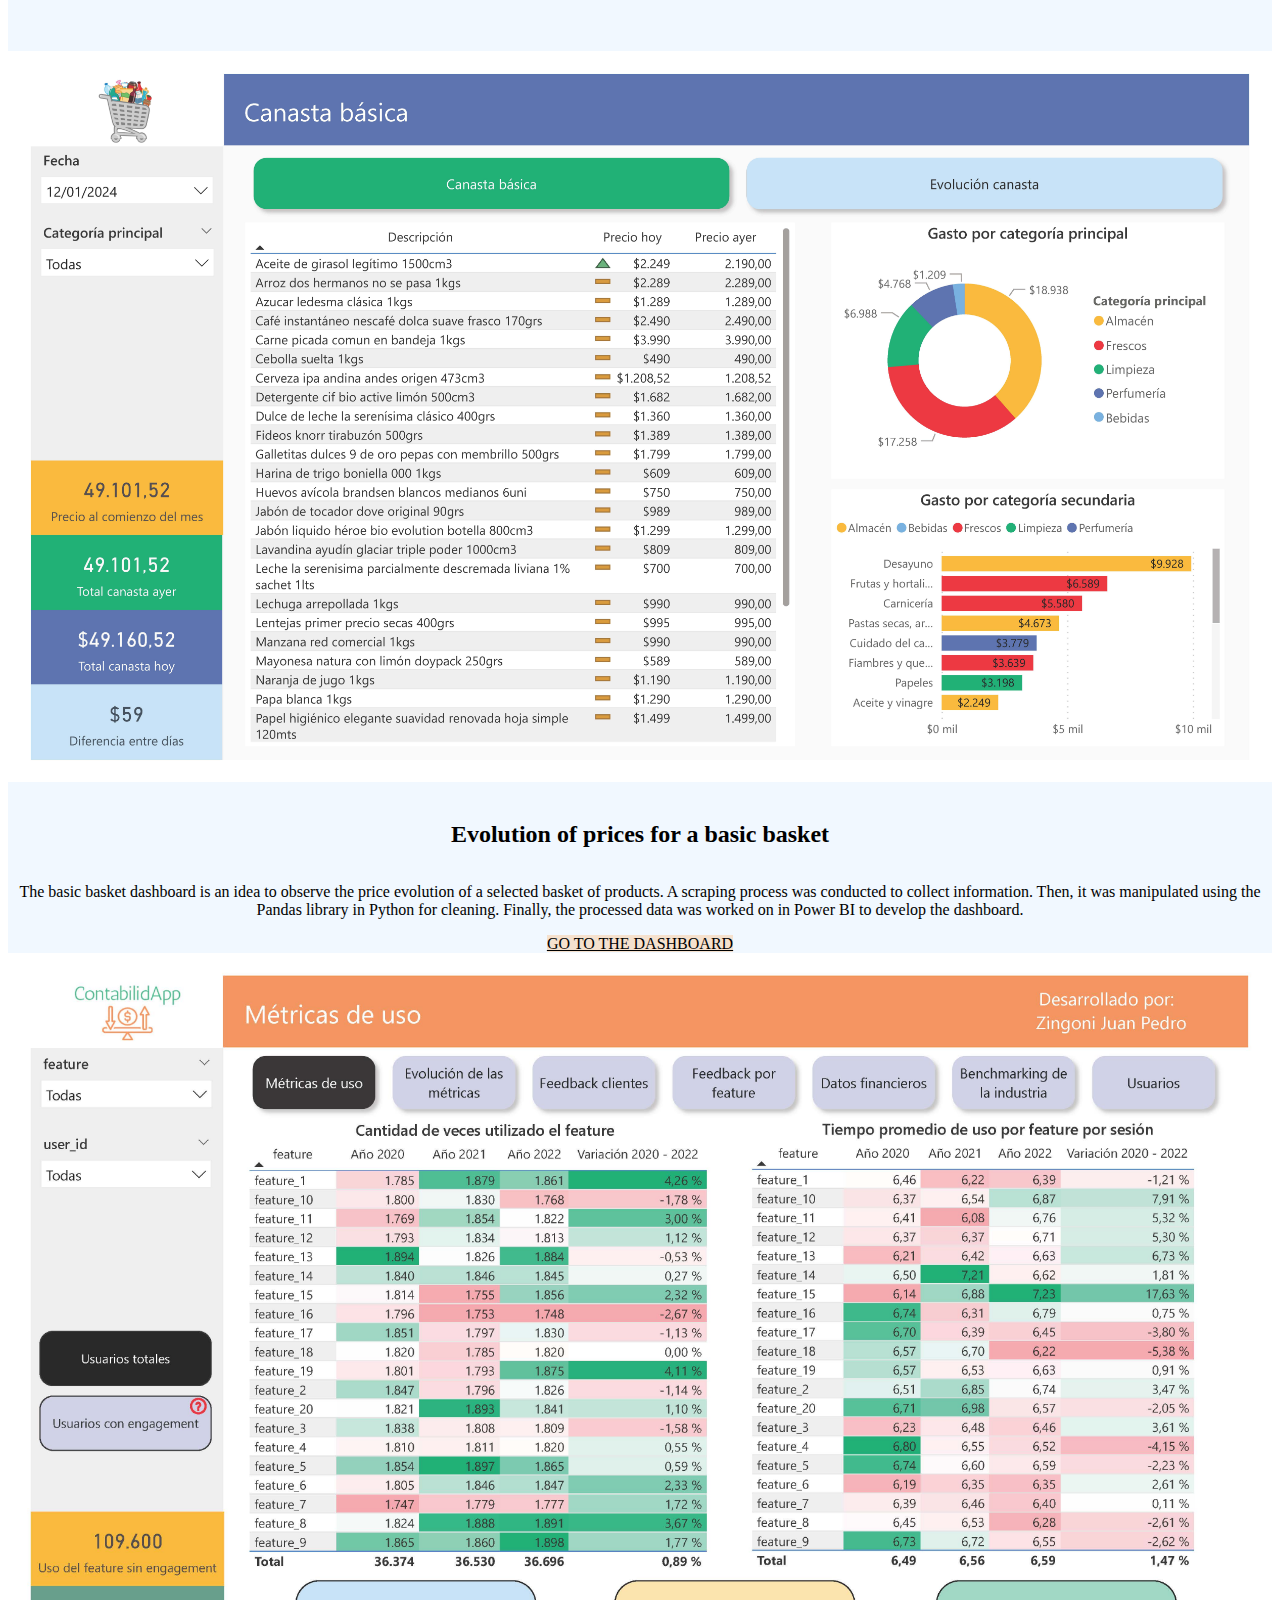
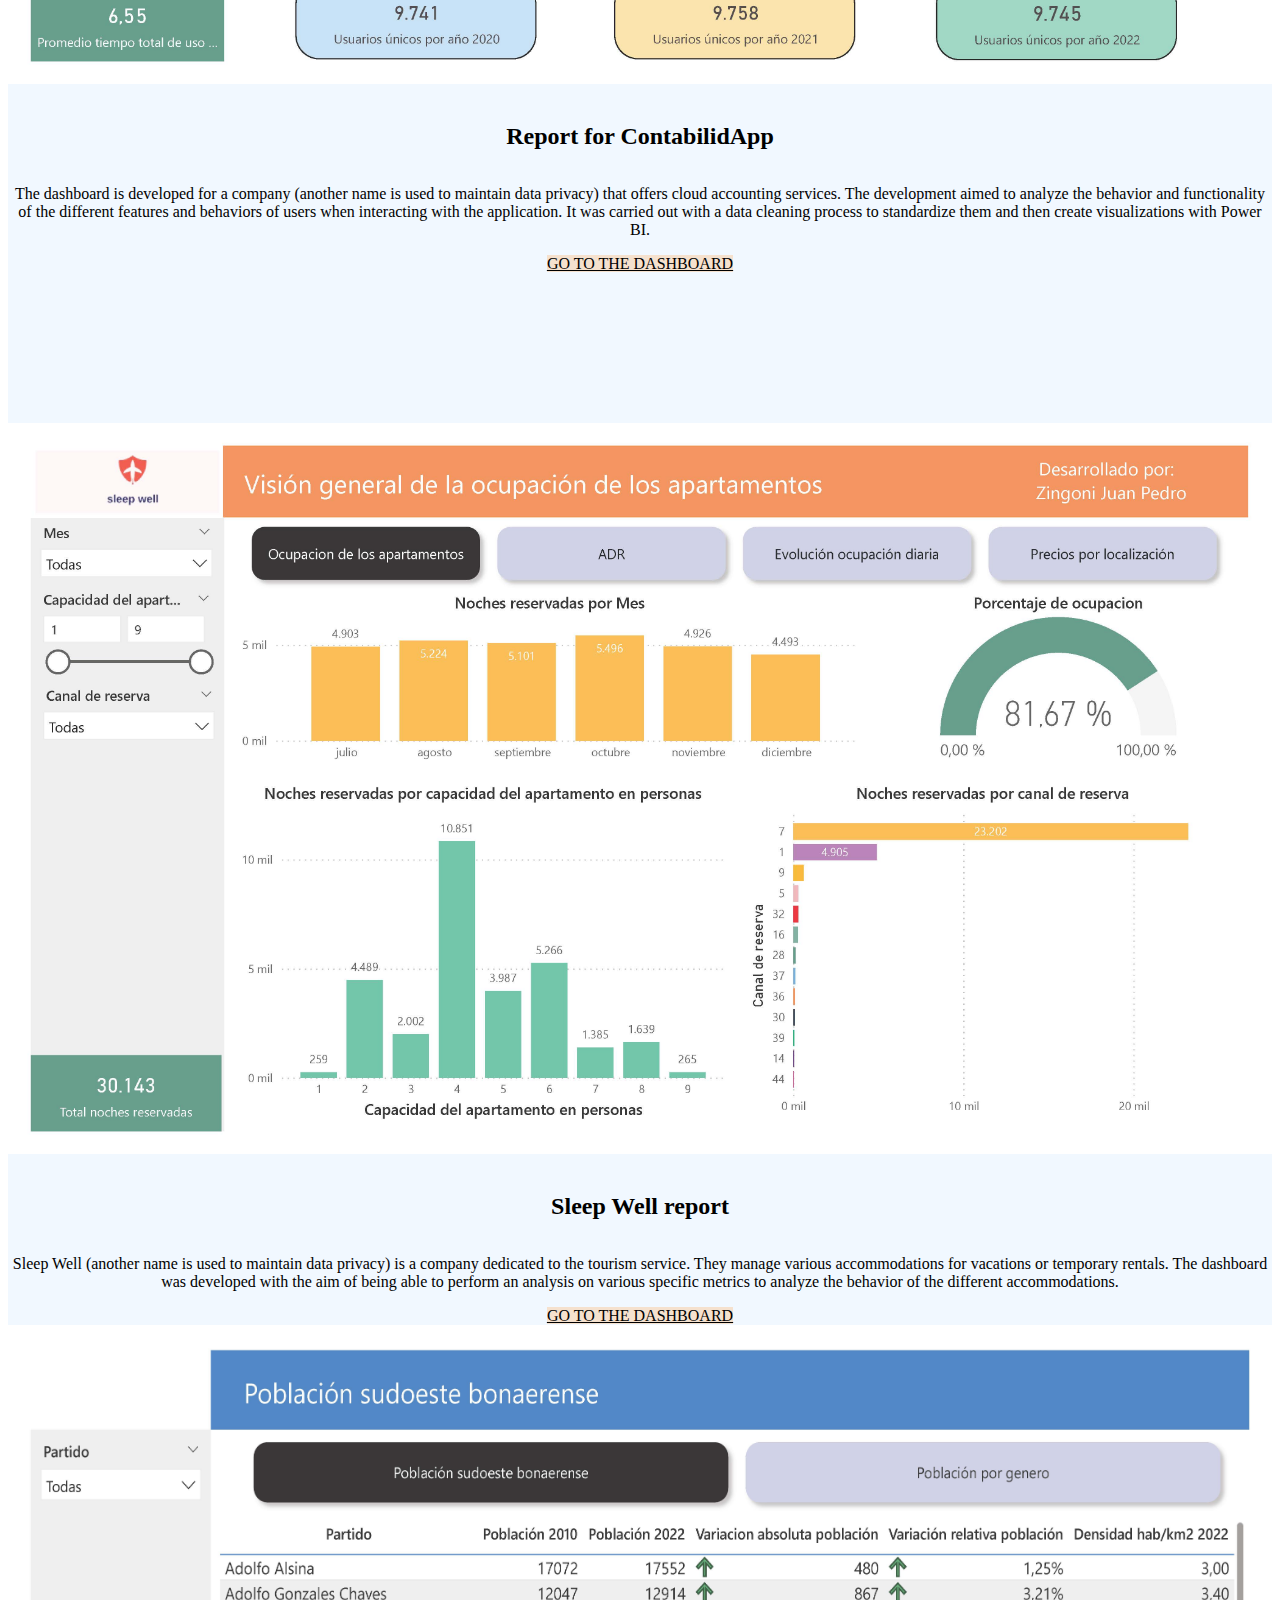
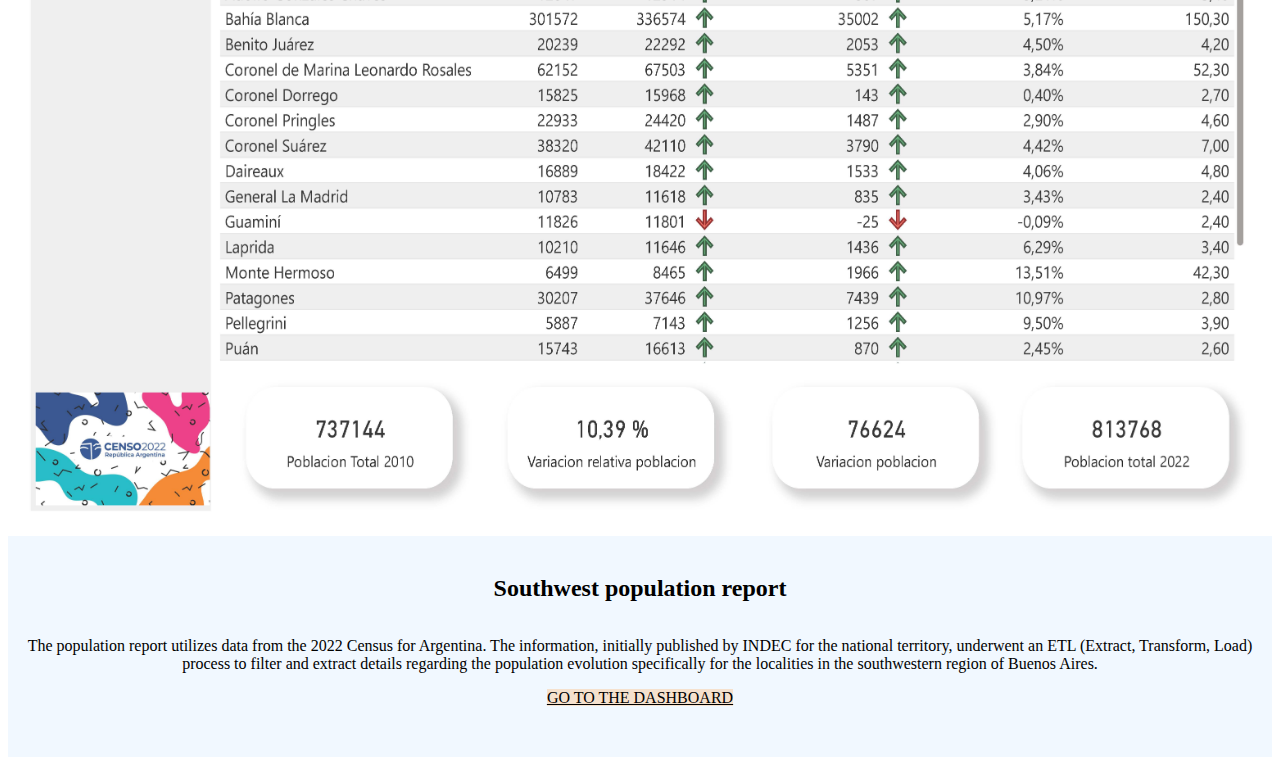
==== commit ab643482: "Se midifican tableros" ====
--- a/index.html
+++ b/index.html
@@ -100,12 +100,12 @@
                             </button>
                         </div>
                         <div class="content">
-                            <p>The agricultural estimates dashboard was developed for <a href="https://infodash.org/" target="_blank"><b>Infodash</b></a>,a project I'm involved in where we work with statistical data and create dashboards for visualizations. Infodash arises with the idea of processing data so that the user can analyze it in their own way.
+                            <p>The agricultural estimates dashboard was developed for <a href="https://infodash.org" target="_blank"><b>Infodash</b></a>,a project I'm involved in where we work with statistical data and create dashboards for visualizations. Infodash arises with the idea of processing data so that the user can analyze it in their own way.
                             </p>
                             <p>It contains information for Argentina's agricultural campaigns since 1969. The dashboard combines two databases, one from which information related to the main agricultural structure was obtained, and another with geolocation coordinates of the places. An ETL process was carried out with Python to obtain clean information and then create the dashboard in Power BI.</p>
                             <hr>
                             <a href="https://github.com/jpzingoni/ETL-para-datos-de-agricultura" class="btn btn-primary" target="_blank">CODE ON GITHUB</a>
-                            <a href="https://app.powerbi.com/view?r=eyJrIjoiYjM2OWFhYTktZmNjYS00YzhhLTg3ZDEtOGU4ZTc5Njc4MGZmIiwidCI6IjMyZjlmODNkLTA2ODMtNDVkMC1hZDE3LTdjMGI5MTNhZmNiOCJ9" target="_blank" class="btn btn-primary">GO TO THE DASHBOARD</a>
+                            <a href="https://infodash.org/tableros/sector-agropecuario/" target="_blank" class="btn btn-primary">GO TO THE DASHBOARD</a>
                         </div>
                     </div>
                 </div>
